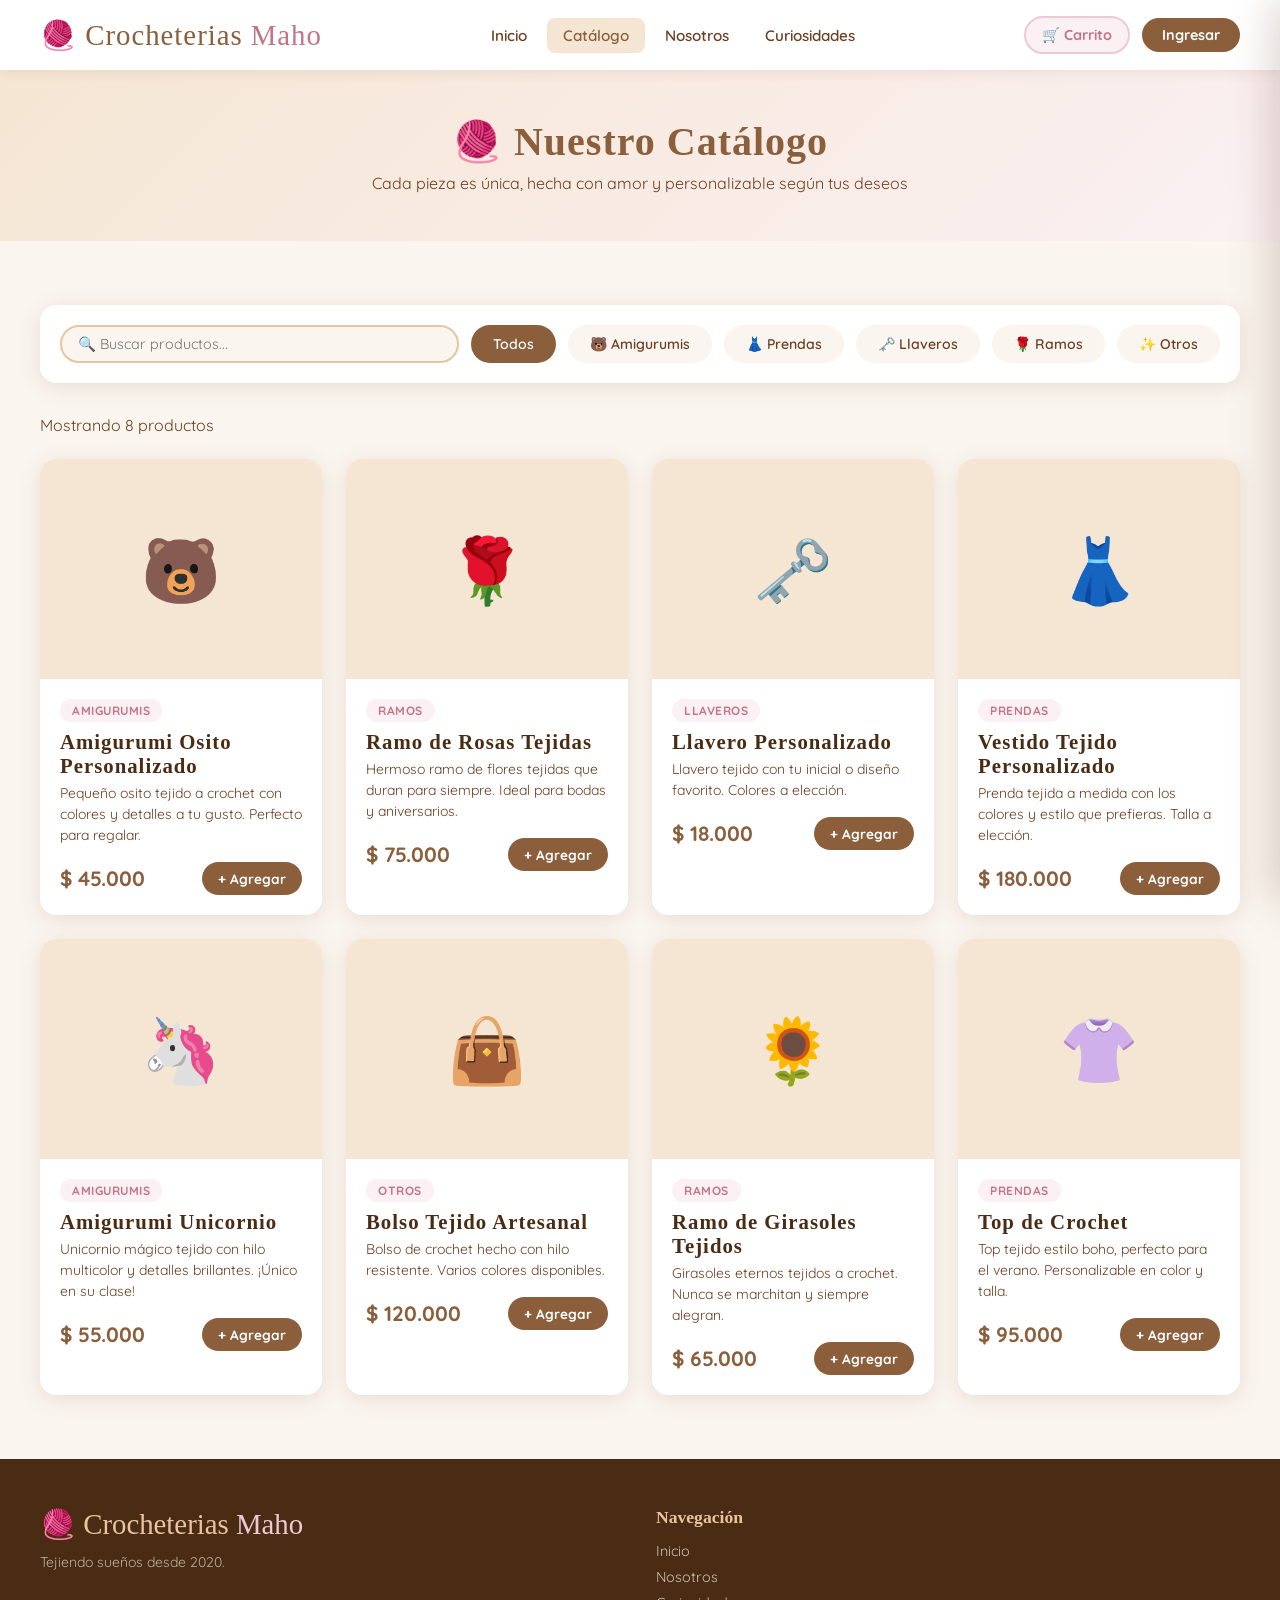
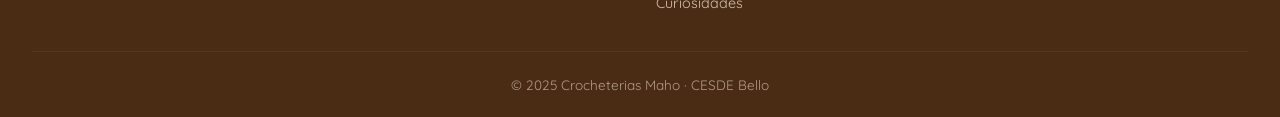
==== html/catalogo.html @ 4cd0de9d "Inicio proyecto Crocheterias Maho" ====
<!DOCTYPE html>
<html lang="es">
<head>
  <meta charset="UTF-8">
  <meta name="viewport" content="width=device-width, initial-scale=1.0">
  <title>Catálogo - Crocheterias Maho 🧶</title>
  <link rel="stylesheet" href="../css/styles.css">
</head>
<body>

<nav class="navbar">
  <div class="nav-inner">
    <a href="../index.html" class="nav-logo">🧶 Crocheterias <span>Maho</span></a>
    <ul class="nav-links">
      <li><a href="../index.html">Inicio</a></li>
      <li><a href="catalogo.html" class="active">Catálogo</a></li>
      <li><a href="nosotros.html">Nosotros</a></li>
      <li><a href="curiosidades.html">Curiosidades</a></li>
    </ul>
    <div class="nav-actions">
      <a href="#" class="btn-cart" onclick="toggleCart(); return false;">
        🛒 Carrito <span class="cart-badge" id="cart-count">0</span>
      </a>
      <a href="#" class="btn-login" id="nav-login-btn" onclick="openLogin(); return false;">Ingresar</a>
      <a href="dashboard.html" class="btn-login" id="nav-user-btn" style="display:none; background:var(--rose-deep);">Mi cuenta</a>
    </div>
  </div>
</nav>

<div class="page-header">
  <h1>🧶 Nuestro Catálogo</h1>
  <p>Cada pieza es única, hecha con amor y personalizable según tus deseos</p>
</div>

<section class="section">
  <div class="section-inner">
    <!-- Filtros -->
    <div class="filter-bar">
      <input type="text" class="search-input" id="search-input" placeholder="🔍 Buscar productos..." oninput="filtrarProductos()">
      <button class="filter-btn active" onclick="setFiltro('todos', this)">Todos</button>
      <button class="filter-btn" onclick="setFiltro('amigurumis', this)">🐻 Amigurumis</button>
      <button class="filter-btn" onclick="setFiltro('prendas', this)">👗 Prendas</button>
      <button class="filter-btn" onclick="setFiltro('llaveros', this)">🗝️ Llaveros</button>
      <button class="filter-btn" onclick="setFiltro('ramos', this)">🌹 Ramos</button>
      <button class="filter-btn" onclick="setFiltro('otros', this)">✨ Otros</button>
    </div>

    <!-- Contador -->
    <p style="color:var(--brown-text); margin-bottom:1.5rem;" id="count-text">Cargando productos...</p>

    <!-- Loading -->
    <div class="loading" id="loading-indicator">
      <div class="spinner"></div> Cargando productos desde la tienda...
    </div>

    <!-- Grid de productos -->
    <div class="products-grid" id="products-grid" style="display:none;"></div>

    <!-- Sin resultados -->
    <div id="no-results" style="display:none; text-align:center; padding:3rem; color:var(--brown-text);">
      <p style="font-size:3rem; margin-bottom:1rem;">🔍</p>
      <p>No encontramos productos con ese filtro. ¡Prueba otra búsqueda!</p>
    </div>
  </div>
</section>

<!-- MODAL DETALLE -->
<div class="modal-overlay" id="detail-modal">
  <div class="modal" style="max-width:500px;">
    <div id="modal-content"></div>
    <p style="text-align:center; font-size:0.85rem; color:var(--brown-text); margin-top:1rem; cursor:pointer;" onclick="closeDetail()">Cerrar</p>
  </div>
</div>

<!-- MODAL LOGIN -->
<div class="modal-overlay" id="login-modal">
  <div class="modal">
    <h2>🧶 Bienvenida</h2>
    <p>Inicia sesión para ver tu carrito y pedidos.</p>
    <div class="attempts-bar" id="attempts-bar">
      <div class="attempt-dot" id="dot1"></div>
      <div class="attempt-dot" id="dot2"></div>
      <div class="attempt-dot" id="dot3"></div>
      <span style="font-size:0.75rem; color:var(--brown-text); margin-left:0.5rem;" id="attempts-text">3 intentos disponibles</span>
    </div>
    <div class="alert" id="login-alert"></div>
    <div class="form-group">
      <label for="login-user">Usuario</label>
      <input type="text" id="login-user" placeholder="tu@correo.com">
    </div>
    <div class="form-group">
      <label for="login-pass">Contraseña</label>
      <input type="password" id="login-pass" placeholder="••••••••">
    </div>
    <button class="btn-primary" style="width:100%; justify-content:center;" onclick="intentarLogin()">Ingresar</button>
    <p style="text-align:center; margin-top:1rem; font-size:0.85rem;">
      ¿No tienes cuenta? <a href="registro.html" style="color:var(--rose-deep); font-weight:700;">Regístrate</a>
    </p>
    <p style="text-align:center; font-size:0.8rem; color:var(--brown-text); margin-top:0.5rem; cursor:pointer;" onclick="closeLogin()">Cancelar</p>
  </div>
</div>

<!-- CART -->
<div class="cart-sidebar" id="cart-sidebar">
  <div class="cart-header">
    <h2>🛒 Mi Carrito</h2>
    <button class="btn-close-cart" onclick="toggleCart()">✕</button>
  </div>
  <div class="cart-items" id="cart-items-list"></div>
  <div class="cart-footer">
    <div class="cart-total"><span>Total:</span><span id="cart-total">$0</span></div>
    <button class="btn-primary" style="width:100%; justify-content:center;" onclick="finalizarCompra()">Finalizar compra</button>
  </div>
</div>

<div class="toast" id="toast"></div>

<footer>
  <div class="footer-inner">
    <div>
      <div class="footer-logo">🧶 Crocheterias <span>Maho</span></div>
      <p style="font-size:0.875rem; opacity:0.7;">Tejiendo sueños desde 2020.</p>
    </div>
    <div class="footer-section">
      <h4>Navegación</h4>
      <ul>
        <li><a href="../index.html">Inicio</a></li>
        <li><a href="nosotros.html">Nosotros</a></li>
        <li><a href="curiosidades.html">Curiosidades</a></li>
      </ul>
    </div>
  </div>
  <div class="footer-bottom">© 2025 Crocheterias Maho · CESDE Bello</div>
</footer>

<script src="../js/auth.js"></script>
<script src="../js/cart.js"></script>
<script src="../js/api.js"></script>
<script>
  let todosLosProductos = [];
  let filtroActual = 'todos';

  document.addEventListener('DOMContentLoaded', async () => {
    actualizarNavbar();
    await cargarCatalogo();
  });

  // MOMENTO 3: Función asíncrona con fetch, try/catch, y manejo de carga
  async function cargarCatalogo() {
    document.getElementById('loading-indicator').style.display = 'flex';
    document.getElementById('products-grid').style.display = 'none';
    document.getElementById('count-text').textContent = 'Cargando productos...';

    try {
      todosLosProductos = await obtenerProductos();
      mostrarProductos(todosLosProductos);
    } catch(error) {
      document.getElementById('loading-indicator').style.display = 'none';
      document.getElementById('count-text').textContent = '';
      document.getElementById('no-results').innerHTML = `
        <p style="font-size:2rem;">😔</p>
        <p>No se pudieron cargar los datos. Intenta más tarde.</p>
      `;
      document.getElementById('no-results').style.display = 'block';
    }
  }

  function mostrarProductos(lista) {
    const grid = document.getElementById('products-grid');
    const loading = document.getElementById('loading-indicator');
    const noResults = document.getElementById('no-results');
    const countText = document.getElementById('count-text');

    loading.style.display = 'none';

    if (lista.length === 0) {
      grid.style.display = 'none';
      noResults.style.display = 'block';
      countText.textContent = '';
      return;
    }

    noResults.style.display = 'none';
    grid.style.display = 'grid';
    countText.textContent = `Mostrando ${lista.length} producto${lista.length !== 1 ? 's' : ''}`;

    // Crear elementos con createElement y appendChild
    grid.innerHTML = '';
    lista.forEach(p => {
      const card = document.createElement('div');
      card.className = 'product-card';
      card.dataset.id = p.id;
      card.innerHTML = `
        <div class="product-img" onclick="verDetalle('${p.id}')" style="cursor:pointer;">${p.emoji || '🧶'}</div>
        <div class="product-body">
          <span class="product-tag">${p.categoria}</span>
          <h3 class="product-name">${p.nombre}</h3>
          <p class="product-desc">${p.descripcion}</p>
          <div class="product-footer">
            <span class="product-price">${formatPrecio(p.precio)}</span>
            <button class="btn-add-cart" onclick='addToCart(${JSON.stringify(p)})'>+ Agregar</button>
          </div>
        </div>`;
      grid.appendChild(card);
    });
  }

  function setFiltro(categoria, btn) {
    filtroActual = categoria;
    document.querySelectorAll('.filter-btn').forEach(b => b.classList.remove('active'));
    btn.classList.add('active');
    filtrarProductos();
  }

  function filtrarProductos() {
    const busqueda = document.getElementById('search-input').value.toLowerCase();
    const filtrados = todosLosProductos.filter(p => {
      const coincideCategoria = filtroActual === 'todos' || p.categoria === filtroActual;
      const coincideBusqueda = p.nombre.toLowerCase().includes(busqueda) ||
                               p.descripcion.toLowerCase().includes(busqueda);
      return coincideCategoria && coincideBusqueda;
    });
    mostrarProductos(filtrados);
  }

  function verDetalle(id) {
    const p = todosLosProductos.find(x => x.id === id || x.id === Number(id));
    if (!p) return;
    document.getElementById('modal-content').innerHTML = `
      <div style="text-align:center; margin-bottom:1.5rem;">
        <div style="font-size:5rem; margin-bottom:0.5rem;">${p.emoji || '🧶'}</div>
        <span class="product-tag">${p.categoria}</span>
      </div>
      <h2 style="font-size:1.8rem; color:var(--terra-deep); margin-bottom:0.5rem;">${p.nombre}</h2>
      <p style="color:var(--brown-text); line-height:1.7; margin-bottom:1.5rem;">${p.descripcion}</p>
      <div style="display:flex; justify-content:space-between; align-items:center; background:var(--terra-pale); padding:1rem; border-radius:var(--radius-sm); margin-bottom:1.5rem;">
        <span style="font-size:1.4rem; font-weight:700; color:var(--terra-deep);">${formatPrecio(p.precio)}</span>
        <span style="font-size:0.85rem; color:var(--brown-text);">Stock: ${p.stock || 'Disponible'}</span>
      </div>
      <button class="btn-primary" style="width:100%; justify-content:center;" onclick='addToCart(${JSON.stringify(p)}); closeDetail();'>🛒 Añadir al carrito</button>
    `;
    document.getElementById('detail-modal').classList.add('open');
  }

  function closeDetail() {
    document.getElementById('detail-modal').classList.remove('open');
  }

  document.getElementById('detail-modal').addEventListener('click', e => {
    if (e.target === document.getElementById('detail-modal')) closeDetail();
  });
</script>
</body>
</html>
---- css/styles.css ----
@import url('https://fonts.googleapis.com/css2?family=Chewy&family=Quicksand:wght@400;500;600;700&display=swap');

:root {
  --terra-deep: #8B5E3C;
  --terra-mid: #C4895A;
  --terra-light: #E8C4A0;
  --terra-pale: #F5E6D3;
  --rose-deep: #C2748A;
  --rose-mid: #D99BAD;
  --rose-light: #EEC9D4;
  --rose-pale: #FBF0F3;
  --cream: #FAF5EF;
  --brown-dark: #4A2C14;
  --brown-text: #6B3F22;
  --white: #FFFFFF;
  --shadow: 0 4px 20px rgba(139, 94, 60, 0.15);
  --shadow-hover: 0 8px 30px rgba(139, 94, 60, 0.25);
  --radius: 16px;
  --radius-sm: 8px;
}

* { margin: 0; padding: 0; box-sizing: border-box; }

body {
  font-family: 'Quicksand', sans-serif;
  background: var(--cream);
  color: var(--brown-dark);
  min-height: 100vh;
}

h1, h2, h3, .logo-text, .nav-logo {
  font-family: 'Chewy', cursive;
  letter-spacing: 1px;
}

/* ===== NAVBAR ===== */
.navbar {
  background: var(--white);
  box-shadow: 0 2px 12px rgba(139,94,60,0.12);
  position: sticky;
  top: 0;
  z-index: 100;
  padding: 0 2rem;
}

.nav-inner {
  max-width: 1200px;
  margin: 0 auto;
  display: flex;
  align-items: center;
  justify-content: space-between;
  height: 70px;
}

.nav-logo {
  font-size: 1.8rem;
  color: var(--terra-deep);
  text-decoration: none;
  display: flex;
  align-items: center;
  gap: 0.5rem;
}

.nav-logo span { color: var(--rose-deep); }

.nav-links {
  display: flex;
  gap: 0.25rem;
  list-style: none;
  align-items: center;
}

.nav-links a {
  text-decoration: none;
  color: var(--brown-text);
  font-weight: 600;
  font-size: 0.95rem;
  padding: 0.5rem 1rem;
  border-radius: var(--radius-sm);
  transition: all 0.2s;
}

.nav-links a:hover, .nav-links a.active {
  background: var(--terra-pale);
  color: var(--terra-deep);
}

.nav-actions {
  display: flex;
  gap: 0.75rem;
  align-items: center;
}

.btn-cart {
  position: relative;
  background: var(--rose-pale);
  border: 2px solid var(--rose-light);
  color: var(--rose-deep);
  padding: 0.5rem 1rem;
  border-radius: 50px;
  cursor: pointer;
  font-family: 'Quicksand', sans-serif;
  font-weight: 700;
  font-size: 0.9rem;
  transition: all 0.2s;
  text-decoration: none;
  display: flex;
  align-items: center;
  gap: 0.4rem;
}

.btn-cart:hover { background: var(--rose-light); transform: translateY(-2px); }

.cart-badge {
  background: var(--rose-deep);
  color: white;
  border-radius: 50%;
  width: 20px;
  height: 20px;
  font-size: 0.7rem;
  display: flex;
  align-items: center;
  justify-content: center;
  font-weight: 700;
}

.btn-login {
  background: var(--terra-deep);
  color: white;
  border: none;
  padding: 0.5rem 1.25rem;
  border-radius: 50px;
  cursor: pointer;
  font-family: 'Quicksand', sans-serif;
  font-weight: 700;
  font-size: 0.9rem;
  transition: all 0.2s;
  text-decoration: none;
}

.btn-login:hover { background: var(--brown-dark); transform: translateY(-2px); }

/* ===== HERO ===== */
.hero {
  background: linear-gradient(135deg, var(--terra-pale) 0%, var(--rose-pale) 100%);
  padding: 5rem 2rem;
  text-align: center;
  position: relative;
  overflow: hidden;
}

.hero::before {
  content: '🧶';
  position: absolute;
  font-size: 8rem;
  opacity: 0.08;
  top: -1rem;
  left: -2rem;
  transform: rotate(-15deg);
}

.hero::after {
  content: '🧶';
  position: absolute;
  font-size: 8rem;
  opacity: 0.08;
  bottom: -1rem;
  right: -2rem;
  transform: rotate(20deg);
}

.hero h1 {
  font-size: 3.5rem;
  color: var(--terra-deep);
  margin-bottom: 1rem;
  line-height: 1.1;
}

.hero h1 span { color: var(--rose-deep); }

.hero p {
  font-size: 1.15rem;
  color: var(--brown-text);
  max-width: 550px;
  margin: 0 auto 2rem;
  line-height: 1.7;
}

.hero-btns { display: flex; gap: 1rem; justify-content: center; flex-wrap: wrap; }

/* ===== BUTTONS ===== */
.btn-primary {
  background: var(--terra-deep);
  color: white;
  border: none;
  padding: 0.85rem 2rem;
  border-radius: 50px;
  font-family: 'Quicksand', sans-serif;
  font-weight: 700;
  font-size: 1rem;
  cursor: pointer;
  text-decoration: none;
  display: inline-flex;
  align-items: center;
  gap: 0.5rem;
  transition: all 0.25s;
  box-shadow: 0 4px 14px rgba(139,94,60,0.3);
}

.btn-primary:hover { background: var(--brown-dark); transform: translateY(-3px); box-shadow: var(--shadow-hover); }

.btn-secondary {
  background: transparent;
  color: var(--rose-deep);
  border: 2px solid var(--rose-mid);
  padding: 0.85rem 2rem;
  border-radius: 50px;
  font-family: 'Quicksand', sans-serif;
  font-weight: 700;
  font-size: 1rem;
  cursor: pointer;
  text-decoration: none;
  display: inline-flex;
  align-items: center;
  gap: 0.5rem;
  transition: all 0.25s;
}

.btn-secondary:hover { background: var(--rose-pale); transform: translateY(-3px); }

.btn-outline {
  background: transparent;
  color: var(--terra-deep);
  border: 2px solid var(--terra-mid);
  padding: 0.6rem 1.5rem;
  border-radius: 50px;
  font-family: 'Quicksand', sans-serif;
  font-weight: 600;
  font-size: 0.9rem;
  cursor: pointer;
  text-decoration: none;
  display: inline-flex;
  align-items: center;
  gap: 0.4rem;
  transition: all 0.2s;
}

.btn-outline:hover { background: var(--terra-pale); }

/* ===== SECTION COMMONS ===== */
.section { padding: 4rem 2rem; }
.section-inner { max-width: 1200px; margin: 0 auto; }

.section-title {
  font-size: 2.2rem;
  color: var(--terra-deep);
  text-align: center;
  margin-bottom: 0.5rem;
}

.section-subtitle {
  text-align: center;
  color: var(--brown-text);
  margin-bottom: 3rem;
  font-size: 1rem;
}

/* ===== CARDS ===== */
.products-grid {
  display: grid;
  grid-template-columns: repeat(auto-fill, minmax(260px, 1fr));
  gap: 1.5rem;
}

.product-card {
  background: var(--white);
  border-radius: var(--radius);
  overflow: hidden;
  box-shadow: var(--shadow);
  transition: all 0.3s;
  cursor: pointer;
}

.product-card:hover { transform: translateY(-6px); box-shadow: var(--shadow-hover); }

.product-img {
  width: 100%;
  height: 220px;
  object-fit: cover;
  background: var(--terra-pale);
  display: flex;
  align-items: center;
  justify-content: center;
  font-size: 4rem;
}

.product-body { padding: 1.25rem; }

.product-tag {
  background: var(--rose-pale);
  color: var(--rose-deep);
  font-size: 0.75rem;
  font-weight: 700;
  padding: 0.25rem 0.75rem;
  border-radius: 50px;
  display: inline-block;
  margin-bottom: 0.5rem;
  text-transform: uppercase;
  letter-spacing: 0.5px;
}

.product-name {
  font-family: 'Chewy', cursive;
  font-size: 1.3rem;
  color: var(--brown-dark);
  margin-bottom: 0.3rem;
}

.product-desc {
  font-size: 0.875rem;
  color: var(--brown-text);
  margin-bottom: 1rem;
  line-height: 1.5;
}

.product-footer {
  display: flex;
  align-items: center;
  justify-content: space-between;
}

.product-price {
  font-size: 1.3rem;
  font-weight: 700;
  color: var(--terra-deep);
}

.btn-add-cart {
  background: var(--terra-deep);
  color: white;
  border: none;
  padding: 0.5rem 1rem;
  border-radius: 50px;
  font-family: 'Quicksand', sans-serif;
  font-weight: 700;
  font-size: 0.85rem;
  cursor: pointer;
  transition: all 0.2s;
}

.btn-add-cart:hover { background: var(--brown-dark); transform: scale(1.05); }

/* ===== FEATURES ===== */
.features-grid {
  display: grid;
  grid-template-columns: repeat(auto-fit, minmax(200px, 1fr));
  gap: 1.5rem;
  margin-top: 2rem;
}

.feature-card {
  background: var(--white);
  border-radius: var(--radius);
  padding: 2rem 1.5rem;
  text-align: center;
  box-shadow: var(--shadow);
}

.feature-icon { font-size: 2.5rem; margin-bottom: 1rem; }

.feature-card h3 {
  font-family: 'Chewy', cursive;
  font-size: 1.2rem;
  color: var(--terra-deep);
  margin-bottom: 0.5rem;
}

.feature-card p { font-size: 0.875rem; color: var(--brown-text); line-height: 1.5; }

/* ===== FOOTER ===== */
footer {
  background: var(--brown-dark);
  color: var(--terra-pale);
  padding: 3rem 2rem 1.5rem;
}

.footer-inner {
  max-width: 1200px;
  margin: 0 auto;
  display: grid;
  grid-template-columns: repeat(auto-fit, minmax(200px, 1fr));
  gap: 2rem;
  margin-bottom: 2rem;
}

.footer-logo {
  font-family: 'Chewy', cursive;
  font-size: 1.8rem;
  color: var(--terra-light);
  margin-bottom: 0.75rem;
}

.footer-logo span { color: var(--rose-light); }

.footer-section h4 {
  font-family: 'Chewy', cursive;
  font-size: 1.1rem;
  color: var(--terra-light);
  margin-bottom: 0.75rem;
}

.footer-section ul { list-style: none; }
.footer-section ul li { margin-bottom: 0.4rem; }
.footer-section ul li a {
  color: var(--terra-pale);
  text-decoration: none;
  font-size: 0.9rem;
  opacity: 0.8;
  transition: opacity 0.2s;
}
.footer-section ul li a:hover { opacity: 1; }

.footer-bottom {
  border-top: 1px solid rgba(255,255,255,0.1);
  padding-top: 1.5rem;
  text-align: center;
  font-size: 0.85rem;
  opacity: 0.6;
}

/* ===== MODAL ===== */
.modal-overlay {
  position: fixed;
  inset: 0;
  background: rgba(74,44,20,0.5);
  backdrop-filter: blur(4px);
  z-index: 1000;
  display: flex;
  align-items: center;
  justify-content: center;
  padding: 1rem;
  opacity: 0;
  pointer-events: none;
  transition: opacity 0.3s;
}

.modal-overlay.open { opacity: 1; pointer-events: all; }

.modal {
  background: var(--white);
  border-radius: var(--radius);
  padding: 2.5rem;
  max-width: 420px;
  width: 100%;
  box-shadow: 0 20px 60px rgba(74,44,20,0.3);
  transform: translateY(20px);
  transition: transform 0.3s;
}

.modal-overlay.open .modal { transform: translateY(0); }

.modal h2 {
  font-size: 1.8rem;
  color: var(--terra-deep);
  margin-bottom: 0.3rem;
}

.modal p { color: var(--brown-text); font-size: 0.9rem; margin-bottom: 1.5rem; }

.form-group { margin-bottom: 1.25rem; }

.form-group label {
  display: block;
  font-weight: 600;
  font-size: 0.875rem;
  color: var(--brown-dark);
  margin-bottom: 0.4rem;
}

.form-group input, .form-group select {
  width: 100%;
  padding: 0.75rem 1rem;
  border: 2px solid var(--terra-light);
  border-radius: var(--radius-sm);
  font-family: 'Quicksand', sans-serif;
  font-size: 0.95rem;
  color: var(--brown-dark);
  background: var(--cream);
  transition: border-color 0.2s;
  outline: none;
}

.form-group input:focus { border-color: var(--terra-mid); background: var(--white); }

.form-error {
  color: #c0392b;
  font-size: 0.8rem;
  margin-top: 0.3rem;
  display: none;
}

.attempts-bar {
  display: flex;
  gap: 0.4rem;
  margin-bottom: 1rem;
}

.attempt-dot {
  width: 10px;
  height: 10px;
  border-radius: 50%;
  background: var(--terra-light);
  transition: background 0.3s;
}

.attempt-dot.used { background: #c0392b; }
.attempt-dot.ok { background: #27ae60; }

/* ===== CART SIDEBAR ===== */
.cart-sidebar {
  position: fixed;
  top: 0;
  right: -420px;
  width: 420px;
  height: 100vh;
  background: var(--white);
  box-shadow: -8px 0 40px rgba(74,44,20,0.2);
  z-index: 200;
  transition: right 0.35s cubic-bezier(.4,0,.2,1);
  display: flex;
  flex-direction: column;
}

.cart-sidebar.open { right: 0; }

.cart-header {
  padding: 1.5rem;
  border-bottom: 2px solid var(--terra-pale);
  display: flex;
  align-items: center;
  justify-content: space-between;
}

.cart-header h2 { font-size: 1.5rem; color: var(--terra-deep); }

.btn-close-cart {
  background: var(--terra-pale);
  border: none;
  border-radius: 50%;
  width: 36px;
  height: 36px;
  cursor: pointer;
  font-size: 1.1rem;
  display: flex;
  align-items: center;
  justify-content: center;
  color: var(--terra-deep);
  transition: background 0.2s;
}

.btn-close-cart:hover { background: var(--terra-light); }

.cart-items { flex: 1; overflow-y: auto; padding: 1.25rem; }

.cart-item {
  display: flex;
  gap: 1rem;
  align-items: center;
  padding: 1rem;
  background: var(--cream);
  border-radius: var(--radius-sm);
  margin-bottom: 0.75rem;
}

.cart-item-icon {
  font-size: 2rem;
  width: 60px;
  height: 60px;
  background: var(--terra-pale);
  border-radius: 12px;
  display: flex;
  align-items: center;
  justify-content: center;
}

.cart-item-info { flex: 1; }
.cart-item-info h4 { font-size: 0.95rem; color: var(--brown-dark); margin-bottom: 0.25rem; }
.cart-item-info .price { font-weight: 700; color: var(--terra-deep); }

.cart-qty-controls {
  display: flex;
  align-items: center;
  gap: 0.5rem;
}

.qty-btn {
  background: var(--terra-deep);
  color: white;
  border: none;
  width: 28px;
  height: 28px;
  border-radius: 50%;
  cursor: pointer;
  font-size: 1rem;
  display: flex;
  align-items: center;
  justify-content: center;
  transition: background 0.2s;
}

.qty-btn:hover { background: var(--brown-dark); }
.qty-num { font-weight: 700; min-width: 20px; text-align: center; }

.cart-footer {
  padding: 1.5rem;
  border-top: 2px solid var(--terra-pale);
}

.cart-total {
  display: flex;
  justify-content: space-between;
  font-size: 1.1rem;
  font-weight: 700;
  color: var(--brown-dark);
  margin-bottom: 1rem;
}

.cart-empty {
  text-align: center;
  padding: 3rem 1rem;
  color: var(--brown-text);
}

.cart-empty .cart-empty-icon { font-size: 3rem; margin-bottom: 1rem; }

/* ===== ALERT ===== */
.alert {
  padding: 1rem 1.5rem;
  border-radius: var(--radius-sm);
  margin-bottom: 1rem;
  font-weight: 600;
  font-size: 0.9rem;
  display: none;
}

.alert.show { display: block; }
.alert-success { background: #eafaf1; color: #1e8449; border-left: 4px solid #27ae60; }
.alert-error { background: #fdedec; color: #922b21; border-left: 4px solid #c0392b; }
.alert-info { background: var(--rose-pale); color: var(--rose-deep); border-left: 4px solid var(--rose-mid); }

/* ===== PAGE HEADER ===== */
.page-header {
  background: linear-gradient(135deg, var(--terra-pale) 0%, var(--rose-pale) 100%);
  padding: 3rem 2rem;
  text-align: center;
}

.page-header h1 { font-size: 2.5rem; color: var(--terra-deep); margin-bottom: 0.5rem; }
.page-header p { color: var(--brown-text); max-width: 600px; margin: 0 auto; }

/* ===== FILTER BAR ===== */
.filter-bar {
  background: var(--white);
  border-radius: var(--radius);
  padding: 1.25rem;
  margin-bottom: 2rem;
  display: flex;
  gap: 0.75rem;
  flex-wrap: wrap;
  align-items: center;
  box-shadow: var(--shadow);
}

.filter-btn {
  background: var(--cream);
  color: var(--brown-text);
  border: 2px solid transparent;
  padding: 0.5rem 1.25rem;
  border-radius: 50px;
  font-family: 'Quicksand', sans-serif;
  font-weight: 600;
  font-size: 0.875rem;
  cursor: pointer;
  transition: all 0.2s;
}

.filter-btn:hover { border-color: var(--terra-light); color: var(--terra-deep); }
.filter-btn.active { background: var(--terra-deep); color: white; }

.search-input {
  flex: 1;
  min-width: 200px;
  padding: 0.5rem 1rem;
  border: 2px solid var(--terra-light);
  border-radius: 50px;
  font-family: 'Quicksand', sans-serif;
  font-size: 0.9rem;
  outline: none;
  background: var(--cream);
}

.search-input:focus { border-color: var(--terra-mid); }

/* ===== ABOUT ===== */
.about-grid {
  display: grid;
  grid-template-columns: 1fr 1fr;
  gap: 4rem;
  align-items: center;
}

.about-img-placeholder {
  background: linear-gradient(135deg, var(--terra-pale), var(--rose-pale));
  border-radius: var(--radius);
  height: 400px;
  display: flex;
  align-items: center;
  justify-content: center;
  font-size: 6rem;
  box-shadow: var(--shadow);
}

.about-text h2 { font-size: 2rem; color: var(--terra-deep); margin-bottom: 1rem; }
.about-text p { color: var(--brown-text); line-height: 1.8; margin-bottom: 1rem; }
.about-text .highlight { color: var(--rose-deep); font-weight: 700; }

.timeline {
  position: relative;
  padding-left: 2rem;
  border-left: 3px solid var(--terra-light);
  margin-top: 1.5rem;
}

.timeline-item { margin-bottom: 1.25rem; position: relative; }

.timeline-item::before {
  content: '';
  position: absolute;
  left: -2.45rem;
  top: 0.35rem;
  width: 12px;
  height: 12px;
  border-radius: 50%;
  background: var(--terra-mid);
  border: 3px solid var(--cream);
}

.timeline-year { font-weight: 700; color: var(--terra-deep); font-size: 0.875rem; }
.timeline-desc { font-size: 0.875rem; color: var(--brown-text); }

/* ===== CURIOSIDADES ===== */
.curiosity-card {
  background: var(--white);
  border-radius: var(--radius);
  padding: 2rem;
  box-shadow: var(--shadow);
  border-left: 5px solid var(--rose-mid);
  transition: all 0.3s;
  cursor: pointer;
}

.curiosity-card:hover { transform: translateX(6px); border-left-color: var(--terra-deep); }
.curiosity-card .num { font-family: 'Chewy', cursive; font-size: 2rem; color: var(--rose-light); }
.curiosity-card h3 { font-family: 'Chewy', cursive; font-size: 1.2rem; color: var(--terra-deep); margin-bottom: 0.5rem; }
.curiosity-card p { font-size: 0.875rem; color: var(--brown-text); line-height: 1.6; }

.curiosities-grid {
  display: grid;
  grid-template-columns: repeat(auto-fill, minmax(300px, 1fr));
  gap: 1.5rem;
}

/* ===== ADMIN PANEL ===== */
.admin-layout {
  display: grid;
  grid-template-columns: 250px 1fr;
  min-height: calc(100vh - 70px);
}

.admin-sidebar {
  background: var(--brown-dark);
  padding: 2rem 1.5rem;
}

.admin-sidebar h3 {
  font-family: 'Chewy', cursive;
  color: var(--terra-light);
  font-size: 1rem;
  text-transform: uppercase;
  letter-spacing: 2px;
  margin-bottom: 1rem;
  opacity: 0.6;
}

.admin-nav { list-style: none; }
.admin-nav li { margin-bottom: 0.4rem; }
.admin-nav a {
  display: flex;
  align-items: center;
  gap: 0.75rem;
  color: var(--terra-pale);
  text-decoration: none;
  padding: 0.7rem 1rem;
  border-radius: var(--radius-sm);
  font-weight: 600;
  font-size: 0.9rem;
  transition: all 0.2s;
}

.admin-nav a:hover, .admin-nav a.active {
  background: rgba(196,137,90,0.2);
  color: var(--terra-light);
}

.admin-content { padding: 2.5rem; background: var(--cream); }

.admin-stats {
  display: grid;
  grid-template-columns: repeat(auto-fit, minmax(160px, 1fr));
  gap: 1rem;
  margin-bottom: 2rem;
}

.stat-card {
  background: var(--white);
  border-radius: var(--radius-sm);
  padding: 1.5rem;
  box-shadow: var(--shadow);
  text-align: center;
}

.stat-num { font-family: 'Chewy', cursive; font-size: 2.5rem; color: var(--terra-deep); }
.stat-label { font-size: 0.8rem; color: var(--brown-text); font-weight: 600; }

.admin-table-wrap { background: var(--white); border-radius: var(--radius); box-shadow: var(--shadow); overflow: hidden; }

.admin-table { width: 100%; border-collapse: collapse; }
.admin-table th {
  background: var(--terra-deep);
  color: white;
  padding: 1rem 1.25rem;
  text-align: left;
  font-weight: 600;
  font-size: 0.875rem;
}

.admin-table td {
  padding: 0.875rem 1.25rem;
  border-bottom: 1px solid var(--terra-pale);
  font-size: 0.9rem;
  color: var(--brown-dark);
}

.admin-table tr:hover td { background: var(--cream); }

.badge {
  padding: 0.25rem 0.75rem;
  border-radius: 50px;
  font-size: 0.75rem;
  font-weight: 700;
}

.badge-active { background: #eafaf1; color: #1e8449; }
.badge-inactive { background: #fdedec; color: #922b21; }
.badge-admin { background: var(--terra-pale); color: var(--terra-deep); }
.badge-user { background: var(--rose-pale); color: var(--rose-deep); }

/* ===== LOADING ===== */
.loading {
  display: flex;
  align-items: center;
  justify-content: center;
  gap: 0.5rem;
  padding: 3rem;
  color: var(--brown-text);
}

.spinner {
  width: 24px;
  height: 24px;
  border: 3px solid var(--terra-light);
  border-top-color: var(--terra-deep);
  border-radius: 50%;
  animation: spin 0.8s linear infinite;
}

@keyframes spin { to { transform: rotate(360deg); } }

/* ===== RESPONSIVE ===== */
@media (max-width: 768px) {
  .hero h1 { font-size: 2.2rem; }
  .about-grid { grid-template-columns: 1fr; }
  .admin-layout { grid-template-columns: 1fr; }
  .admin-sidebar { display: none; }
  .cart-sidebar { width: 100%; right: -100%; }
  .nav-links { display: none; }
}

/* ===== TOAST ===== */
.toast {
  position: fixed;
  bottom: 2rem;
  right: 2rem;
  background: var(--brown-dark);
  color: var(--terra-pale);
  padding: 1rem 1.5rem;
  border-radius: var(--radius-sm);
  font-weight: 600;
  font-size: 0.9rem;
  z-index: 9999;
  transform: translateY(100px);
  opacity: 0;
  transition: all 0.35s;
  max-width: 320px;
  box-shadow: var(--shadow-hover);
}

.toast.show { transform: translateY(0); opacity: 1; }
.toast.success { border-left: 4px solid #27ae60; }
.toast.error { border-left: 4px solid #c0392b; }

/* ===== USER DASHBOARD ===== */
.user-dashboard { max-width: 900px; margin: 0 auto; padding: 2rem; }
.orders-list { list-style: none; }
.order-item {
  background: var(--white);
  border-radius: var(--radius);
  padding: 1.5rem;
  margin-bottom: 1rem;
  box-shadow: var(--shadow);
  display: flex;
  justify-content: space-between;
  align-items: center;
  flex-wrap: wrap;
  gap: 1rem;
}
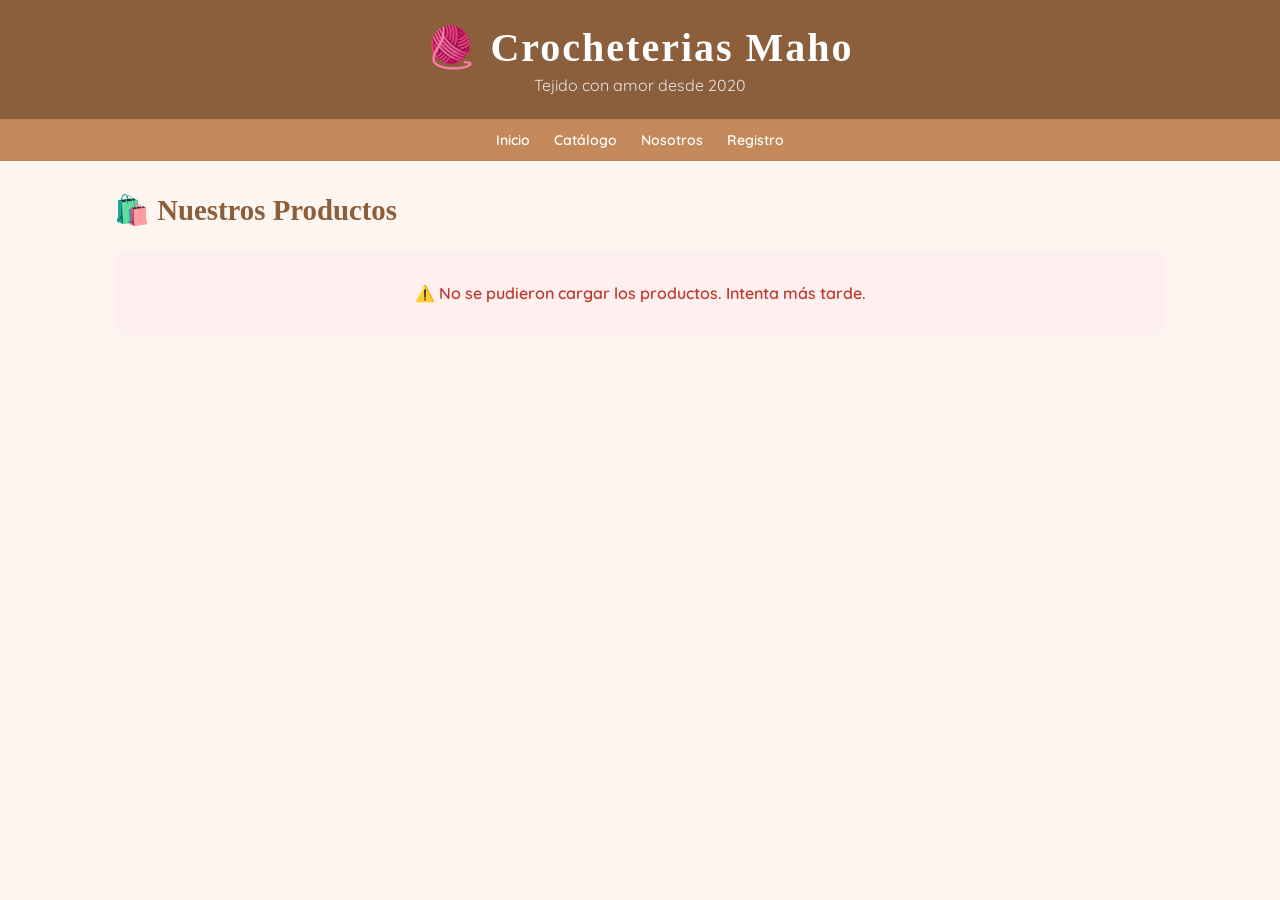
==== commit 6361b9bf: "Momento 3: fetch con MockAPI funcionando" ====
--- a/html/catalogo.html
+++ b/html/catalogo.html
@@ -3,252 +3,167 @@
 <head>
   <meta charset="UTF-8">
   <meta name="viewport" content="width=device-width, initial-scale=1.0">
-  <title>Catálogo - Crocheterias Maho 🧶</title>
-  <link rel="stylesheet" href="../css/styles.css">
+  <title>Catálogo - Crocheterias Maho</title>
+  <link href="https://fonts.googleapis.com/css2?family=Chewy&family=Quicksand:wght@400;500;600&display=swap" rel="stylesheet">
+  <style>
+    :root {
+      --tierra: #8B5E3C;
+      --tierra-claro: #C4895A;
+      --rosa: #C2748A;
+      --rosa-claro: #D99BAD;
+      --fondo: #FDF6F0;
+      --texto: #3D2B1F;
+    }
+
+    * { box-sizing: border-box; margin: 0; padding: 0; }
+
+    body {
+      font-family: 'Quicksand', sans-serif;
+      background: var(--fondo);
+      color: var(--texto);
+      min-height: 100vh;
+    }
+
+    header {
+      background: var(--tierra);
+      color: white;
+      padding: 1.5rem 2rem;
+      text-align: center;
+    }
+
+    header h1 {
+      font-family: 'Chewy', cursive;
+      font-size: 2.5rem;
+      letter-spacing: 2px;
+    }
+
+    header p { opacity: 0.85; margin-top: 4px; }
+
+    nav {
+      background: var(--tierra-claro);
+      display: flex;
+      justify-content: center;
+      gap: 1.5rem;
+      padding: 0.75rem;
+    }
+
+    nav a {
+      color: white;
+      text-decoration: none;
+      font-weight: 600;
+      font-size: 14px;
+    }
+
+    nav a:hover { text-decoration: underline; }
+
+    main {
+      max-width: 1100px;
+      margin: 2rem auto;
+      padding: 0 1.5rem;
+    }
+
+    main h2 {
+      font-family: 'Chewy', cursive;
+      font-size: 1.8rem;
+      color: var(--tierra);
+      margin-bottom: 1.5rem;
+    }
+
+    #productos-container {
+      display: grid;
+      grid-template-columns: repeat(auto-fill, minmax(220px, 1fr));
+      gap: 1.5rem;
+    }
+
+    .producto-card {
+      background: white;
+      border-radius: 16px;
+      padding: 1.5rem;
+      box-shadow: 0 4px 15px rgba(139,94,60,0.1);
+      transition: transform 0.2s;
+      border-top: 4px solid var(--rosa);
+    }
+
+    .producto-card:hover { transform: translateY(-4px); }
+
+    .producto-categoria {
+      font-size: 11px;
+      font-weight: 600;
+      text-transform: uppercase;
+      color: var(--rosa);
+      letter-spacing: 1px;
+      margin-bottom: 8px;
+    }
+
+    .producto-nombre {
+      font-size: 1.1rem;
+      font-weight: 600;
+      color: var(--texto);
+      margin-bottom: 8px;
+    }
+
+    .producto-precio {
+      font-size: 1.3rem;
+      font-weight: 700;
+      color: var(--tierra);
+      margin-bottom: 1rem;
+    }
+
+    .btn-agregar {
+      width: 100%;
+      padding: 10px;
+      background: var(--tierra);
+      color: white;
+      border: none;
+      border-radius: 8px;
+      font-family: 'Quicksand', sans-serif;
+      font-weight: 600;
+      cursor: pointer;
+      transition: background 0.2s;
+    }
+
+    .btn-agregar:hover { background: var(--tierra-claro); }
+
+    .cargando {
+      grid-column: 1/-1;
+      text-align: center;
+      padding: 3rem;
+      font-size: 1.2rem;
+      color: var(--tierra);
+    }
+
+    .error-msg {
+      grid-column: 1/-1;
+      text-align: center;
+      padding: 2rem;
+      background: #fff0f0;
+      border-radius: 12px;
+      color: #c0392b;
+      font-weight: 600;
+    }
+  </style>
 </head>
 <body>
 
-<nav class="navbar">
-  <div class="nav-inner">
-    <a href="../index.html" class="nav-logo">🧶 Crocheterias <span>Maho</span></a>
-    <ul class="nav-links">
-      <li><a href="../index.html">Inicio</a></li>
-      <li><a href="catalogo.html" class="active">Catálogo</a></li>
-      <li><a href="nosotros.html">Nosotros</a></li>
-      <li><a href="curiosidades.html">Curiosidades</a></li>
-    </ul>
-    <div class="nav-actions">
-      <a href="#" class="btn-cart" onclick="toggleCart(); return false;">
-        🛒 Carrito <span class="cart-badge" id="cart-count">0</span>
-      </a>
-      <a href="#" class="btn-login" id="nav-login-btn" onclick="openLogin(); return false;">Ingresar</a>
-      <a href="dashboard.html" class="btn-login" id="nav-user-btn" style="display:none; background:var(--rose-deep);">Mi cuenta</a>
+  <header>
+    <h1>🧶 Crocheterias Maho</h1>
+    <p>Tejido con amor desde 2020</p>
+  </header>
+
+  <nav>
+    <a href="../index.html">Inicio</a>
+    <a href="catalogo.html">Catálogo</a>
+    <a href="nosotros.html">Nosotros</a>
+    <a href="registro.html">Registro</a>
+  </nav>
+
+  <main>
+    <h2>🛍️ Nuestros Productos</h2>
+    <div id="productos-container">
+      <!-- Los productos se cargan aquí con fetch() -->
     </div>
-  </div>
-</nav>
+  </main>
 
-<div class="page-header">
-  <h1>🧶 Nuestro Catálogo</h1>
-  <p>Cada pieza es única, hecha con amor y personalizable según tus deseos</p>
-</div>
-
-<section class="section">
-  <div class="section-inner">
-    <!-- Filtros -->
-    <div class="filter-bar">
-      <input type="text" class="search-input" id="search-input" placeholder="🔍 Buscar productos..." oninput="filtrarProductos()">
-      <button class="filter-btn active" onclick="setFiltro('todos', this)">Todos</button>
-      <button class="filter-btn" onclick="setFiltro('amigurumis', this)">🐻 Amigurumis</button>
-      <button class="filter-btn" onclick="setFiltro('prendas', this)">👗 Prendas</button>
-      <button class="filter-btn" onclick="setFiltro('llaveros', this)">🗝️ Llaveros</button>
-      <button class="filter-btn" onclick="setFiltro('ramos', this)">🌹 Ramos</button>
-      <button class="filter-btn" onclick="setFiltro('otros', this)">✨ Otros</button>
-    </div>
-
-    <!-- Contador -->
-    <p style="color:var(--brown-text); margin-bottom:1.5rem;" id="count-text">Cargando productos...</p>
-
-    <!-- Loading -->
-    <div class="loading" id="loading-indicator">
-      <div class="spinner"></div> Cargando productos desde la tienda...
-    </div>
-
-    <!-- Grid de productos -->
-    <div class="products-grid" id="products-grid" style="display:none;"></div>
-
-    <!-- Sin resultados -->
-    <div id="no-results" style="display:none; text-align:center; padding:3rem; color:var(--brown-text);">
-      <p style="font-size:3rem; margin-bottom:1rem;">🔍</p>
-      <p>No encontramos productos con ese filtro. ¡Prueba otra búsqueda!</p>
-    </div>
-  </div>
-</section>
-
-<!-- MODAL DETALLE -->
-<div class="modal-overlay" id="detail-modal">
-  <div class="modal" style="max-width:500px;">
-    <div id="modal-content"></div>
-    <p style="text-align:center; font-size:0.85rem; color:var(--brown-text); margin-top:1rem; cursor:pointer;" onclick="closeDetail()">Cerrar</p>
-  </div>
-</div>
-
-<!-- MODAL LOGIN -->
-<div class="modal-overlay" id="login-modal">
-  <div class="modal">
-    <h2>🧶 Bienvenida</h2>
-    <p>Inicia sesión para ver tu carrito y pedidos.</p>
-    <div class="attempts-bar" id="attempts-bar">
-      <div class="attempt-dot" id="dot1"></div>
-      <div class="attempt-dot" id="dot2"></div>
-      <div class="attempt-dot" id="dot3"></div>
-      <span style="font-size:0.75rem; color:var(--brown-text); margin-left:0.5rem;" id="attempts-text">3 intentos disponibles</span>
-    </div>
-    <div class="alert" id="login-alert"></div>
-    <div class="form-group">
-      <label for="login-user">Usuario</label>
-      <input type="text" id="login-user" placeholder="tu@correo.com">
-    </div>
-    <div class="form-group">
-      <label for="login-pass">Contraseña</label>
-      <input type="password" id="login-pass" placeholder="••••••••">
-    </div>
-    <button class="btn-primary" style="width:100%; justify-content:center;" onclick="intentarLogin()">Ingresar</button>
-    <p style="text-align:center; margin-top:1rem; font-size:0.85rem;">
-      ¿No tienes cuenta? <a href="registro.html" style="color:var(--rose-deep); font-weight:700;">Regístrate</a>
-    </p>
-    <p style="text-align:center; font-size:0.8rem; color:var(--brown-text); margin-top:0.5rem; cursor:pointer;" onclick="closeLogin()">Cancelar</p>
-  </div>
-</div>
-
-<!-- CART -->
-<div class="cart-sidebar" id="cart-sidebar">
-  <div class="cart-header">
-    <h2>🛒 Mi Carrito</h2>
-    <button class="btn-close-cart" onclick="toggleCart()">✕</button>
-  </div>
-  <div class="cart-items" id="cart-items-list"></div>
-  <div class="cart-footer">
-    <div class="cart-total"><span>Total:</span><span id="cart-total">$0</span></div>
-    <button class="btn-primary" style="width:100%; justify-content:center;" onclick="finalizarCompra()">Finalizar compra</button>
-  </div>
-</div>
-
-<div class="toast" id="toast"></div>
-
-<footer>
-  <div class="footer-inner">
-    <div>
-      <div class="footer-logo">🧶 Crocheterias <span>Maho</span></div>
-      <p style="font-size:0.875rem; opacity:0.7;">Tejiendo sueños desde 2020.</p>
-    </div>
-    <div class="footer-section">
-      <h4>Navegación</h4>
-      <ul>
-        <li><a href="../index.html">Inicio</a></li>
-        <li><a href="nosotros.html">Nosotros</a></li>
-        <li><a href="curiosidades.html">Curiosidades</a></li>
-      </ul>
-    </div>
-  </div>
-  <div class="footer-bottom">© 2025 Crocheterias Maho · CESDE Bello</div>
-</footer>
-
-<script src="../js/auth.js"></script>
-<script src="../js/cart.js"></script>
-<script src="../js/api.js"></script>
-<script>
-  let todosLosProductos = [];
-  let filtroActual = 'todos';
-
-  document.addEventListener('DOMContentLoaded', async () => {
-    actualizarNavbar();
-    await cargarCatalogo();
-  });
-
-  // MOMENTO 3: Función asíncrona con fetch, try/catch, y manejo de carga
-  async function cargarCatalogo() {
-    document.getElementById('loading-indicator').style.display = 'flex';
-    document.getElementById('products-grid').style.display = 'none';
-    document.getElementById('count-text').textContent = 'Cargando productos...';
-
-    try {
-      todosLosProductos = await obtenerProductos();
-      mostrarProductos(todosLosProductos);
-    } catch(error) {
-      document.getElementById('loading-indicator').style.display = 'none';
-      document.getElementById('count-text').textContent = '';
-      document.getElementById('no-results').innerHTML = `
-        <p style="font-size:2rem;">😔</p>
-        <p>No se pudieron cargar los datos. Intenta más tarde.</p>
-      `;
-      document.getElementById('no-results').style.display = 'block';
-    }
-  }
-
-  function mostrarProductos(lista) {
-    const grid = document.getElementById('products-grid');
-    const loading = document.getElementById('loading-indicator');
-    const noResults = document.getElementById('no-results');
-    const countText = document.getElementById('count-text');
-
-    loading.style.display = 'none';
-
-    if (lista.length === 0) {
-      grid.style.display = 'none';
-      noResults.style.display = 'block';
-      countText.textContent = '';
-      return;
-    }
-
-    noResults.style.display = 'none';
-    grid.style.display = 'grid';
-    countText.textContent = `Mostrando ${lista.length} producto${lista.length !== 1 ? 's' : ''}`;
-
-    // Crear elementos con createElement y appendChild
-    grid.innerHTML = '';
-    lista.forEach(p => {
-      const card = document.createElement('div');
-      card.className = 'product-card';
-      card.dataset.id = p.id;
-      card.innerHTML = `
-        <div class="product-img" onclick="verDetalle('${p.id}')" style="cursor:pointer;">${p.emoji || '🧶'}</div>
-        <div class="product-body">
-          <span class="product-tag">${p.categoria}</span>
-          <h3 class="product-name">${p.nombre}</h3>
-          <p class="product-desc">${p.descripcion}</p>
-          <div class="product-footer">
-            <span class="product-price">${formatPrecio(p.precio)}</span>
-            <button class="btn-add-cart" onclick='addToCart(${JSON.stringify(p)})'>+ Agregar</button>
-          </div>
-        </div>`;
-      grid.appendChild(card);
-    });
-  }
-
-  function setFiltro(categoria, btn) {
-    filtroActual = categoria;
-    document.querySelectorAll('.filter-btn').forEach(b => b.classList.remove('active'));
-    btn.classList.add('active');
-    filtrarProductos();
-  }
-
-  function filtrarProductos() {
-    const busqueda = document.getElementById('search-input').value.toLowerCase();
-    const filtrados = todosLosProductos.filter(p => {
-      const coincideCategoria = filtroActual === 'todos' || p.categoria === filtroActual;
-      const coincideBusqueda = p.nombre.toLowerCase().includes(busqueda) ||
-                               p.descripcion.toLowerCase().includes(busqueda);
-      return coincideCategoria && coincideBusqueda;
-    });
-    mostrarProductos(filtrados);
-  }
-
-  function verDetalle(id) {
-    const p = todosLosProductos.find(x => x.id === id || x.id === Number(id));
-    if (!p) return;
-    document.getElementById('modal-content').innerHTML = `
-      <div style="text-align:center; margin-bottom:1.5rem;">
-        <div style="font-size:5rem; margin-bottom:0.5rem;">${p.emoji || '🧶'}</div>
-        <span class="product-tag">${p.categoria}</span>
-      </div>
-      <h2 style="font-size:1.8rem; color:var(--terra-deep); margin-bottom:0.5rem;">${p.nombre}</h2>
-      <p style="color:var(--brown-text); line-height:1.7; margin-bottom:1.5rem;">${p.descripcion}</p>
-      <div style="display:flex; justify-content:space-between; align-items:center; background:var(--terra-pale); padding:1rem; border-radius:var(--radius-sm); margin-bottom:1.5rem;">
-        <span style="font-size:1.4rem; font-weight:700; color:var(--terra-deep);">${formatPrecio(p.precio)}</span>
-        <span style="font-size:0.85rem; color:var(--brown-text);">Stock: ${p.stock || 'Disponible'}</span>
-      </div>
-      <button class="btn-primary" style="width:100%; justify-content:center;" onclick='addToCart(${JSON.stringify(p)}); closeDetail();'>🛒 Añadir al carrito</button>
-    `;
-    document.getElementById('detail-modal').classList.add('open');
-  }
-
-  function closeDetail() {
-    document.getElementById('detail-modal').classList.remove('open');
-  }
-
-  document.getElementById('detail-modal').addEventListener('click', e => {
-    if (e.target === document.getElementById('detail-modal')) closeDetail();
-  });
-</script>
+  <script src="../js/api.js"></script>
 </body>
-</html>
+</html>
